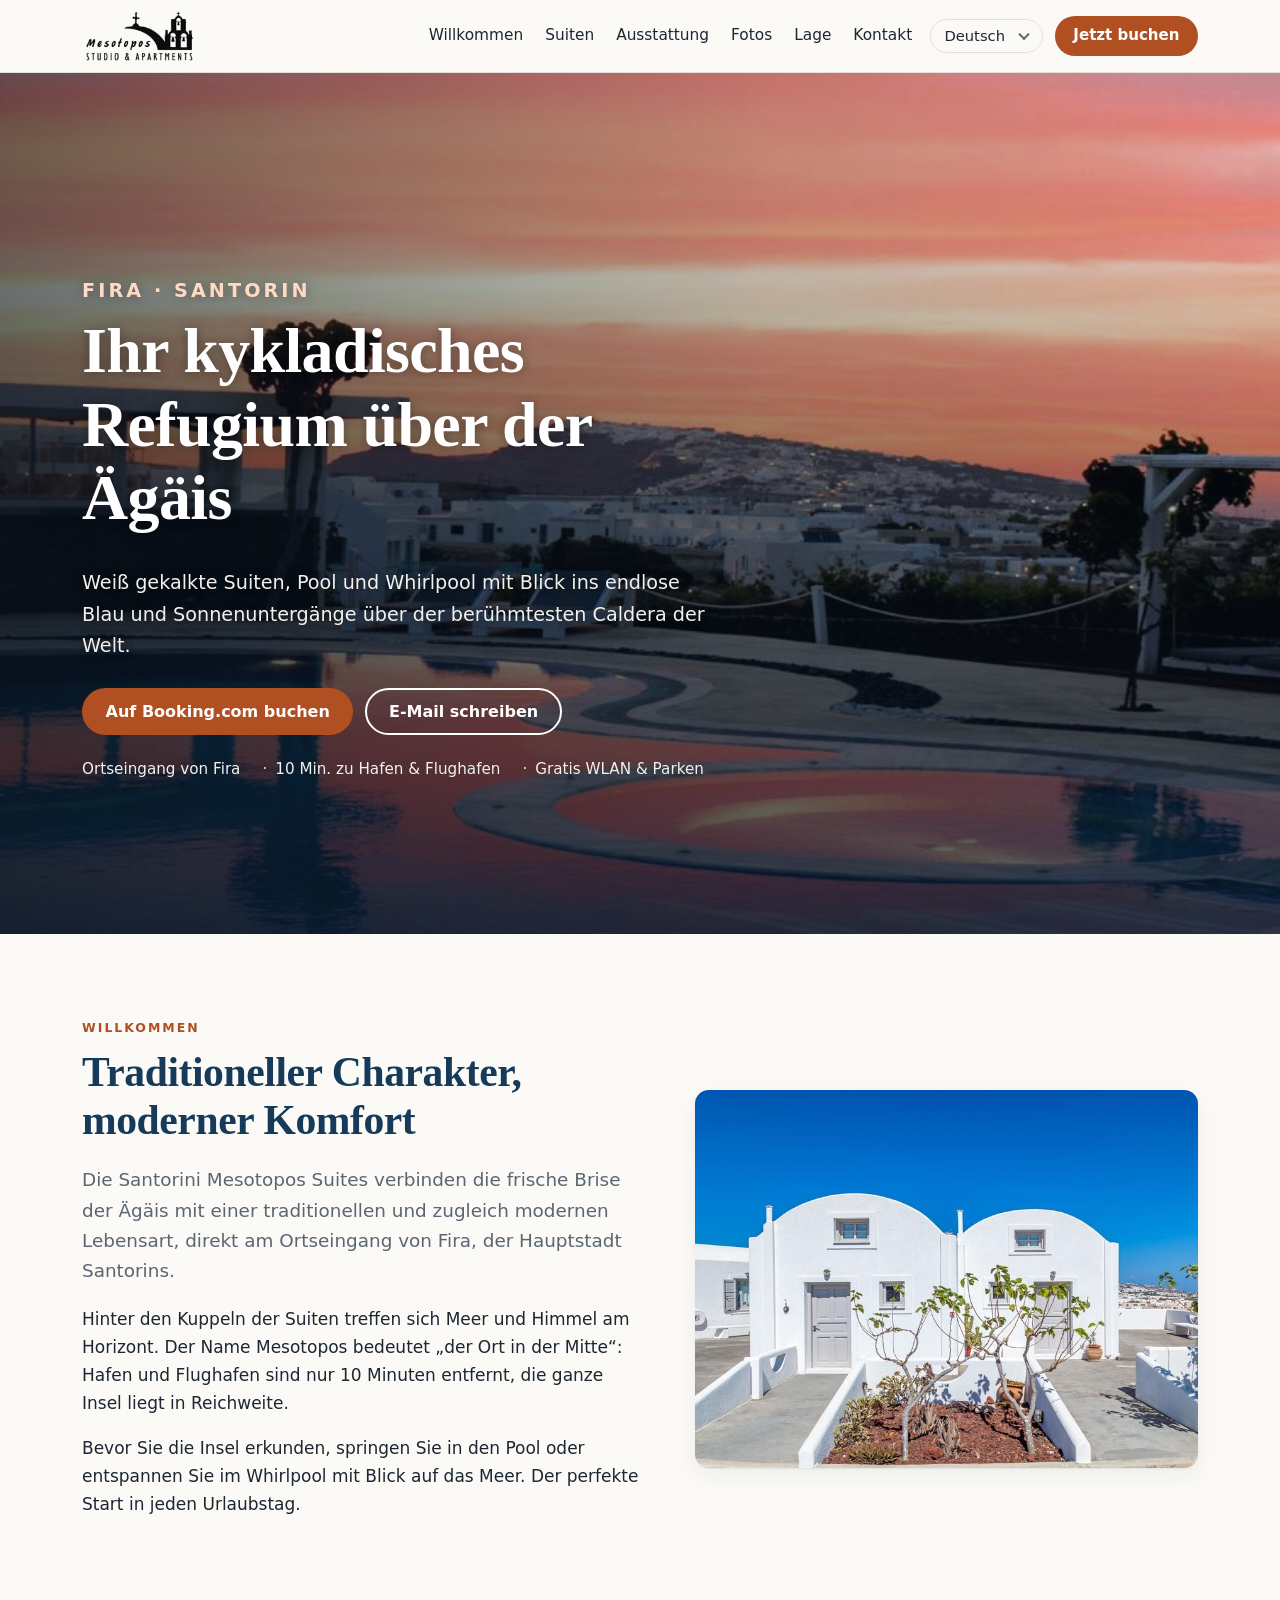
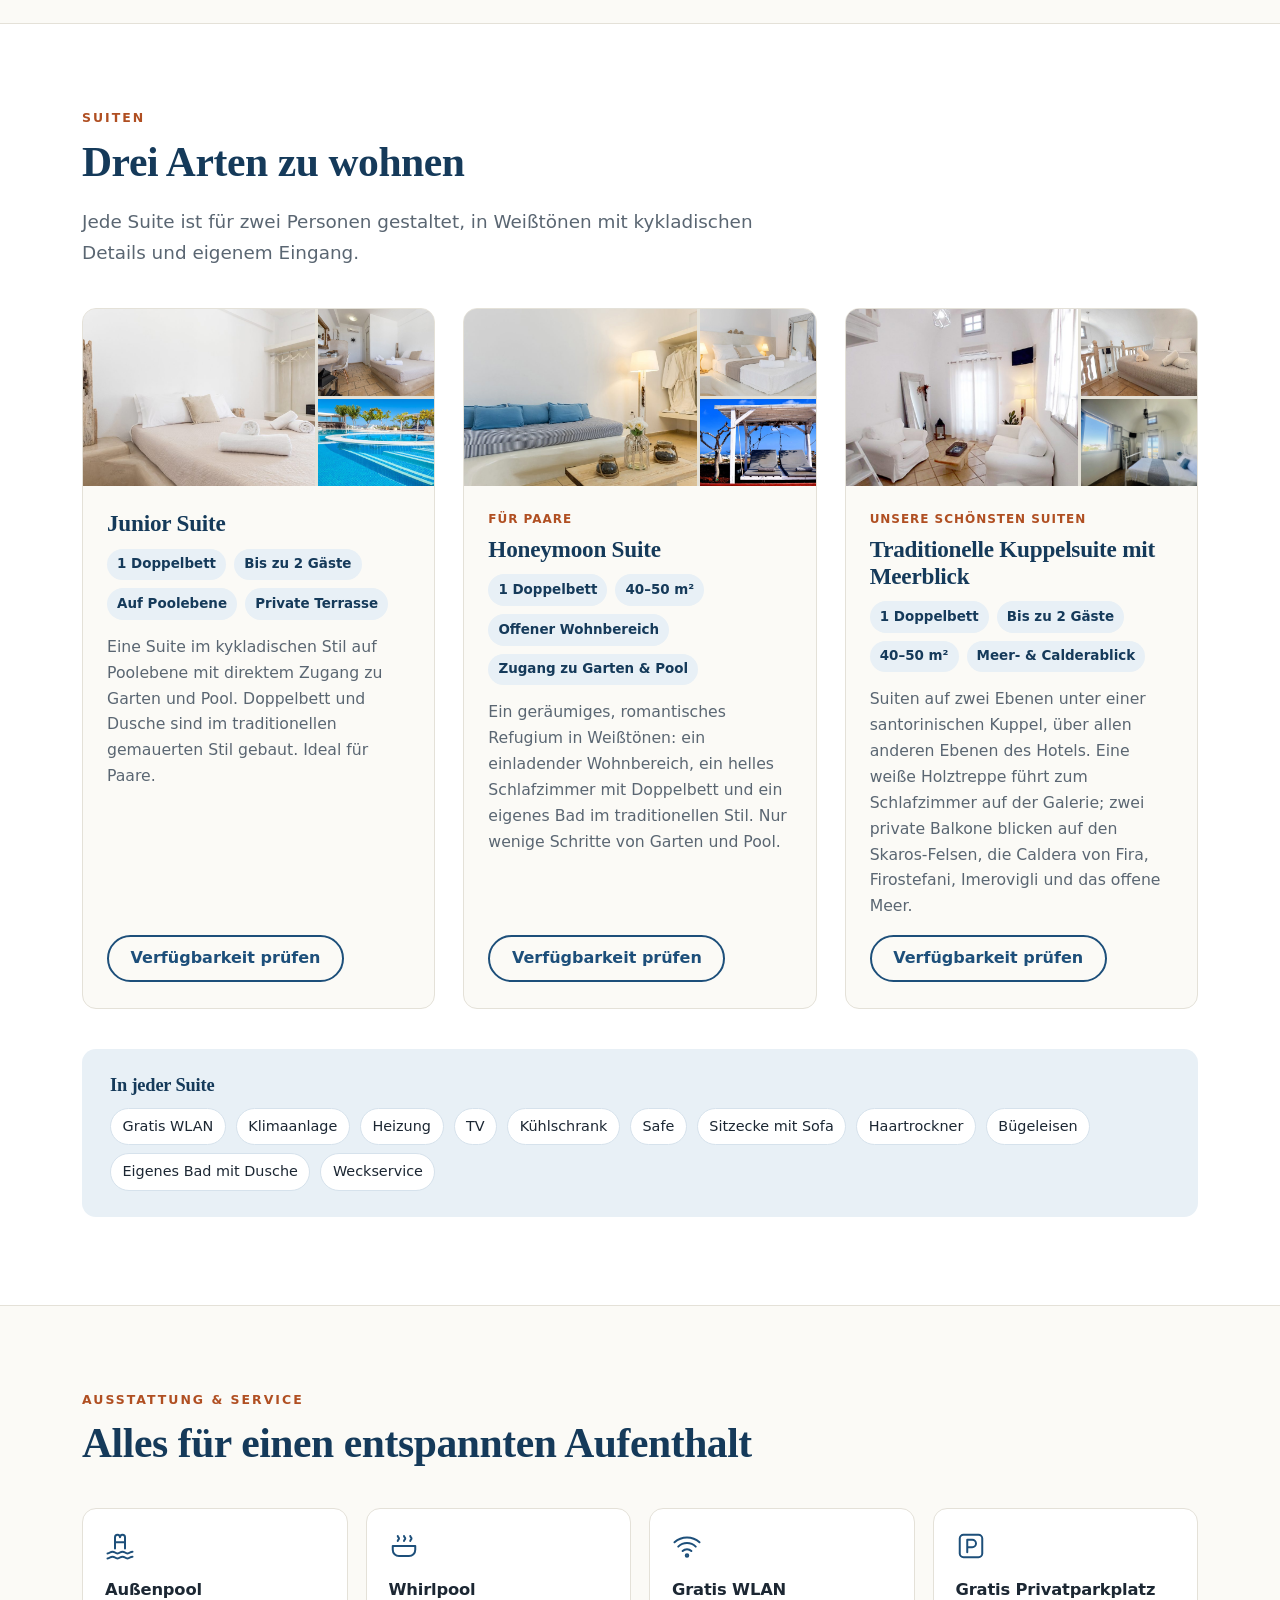
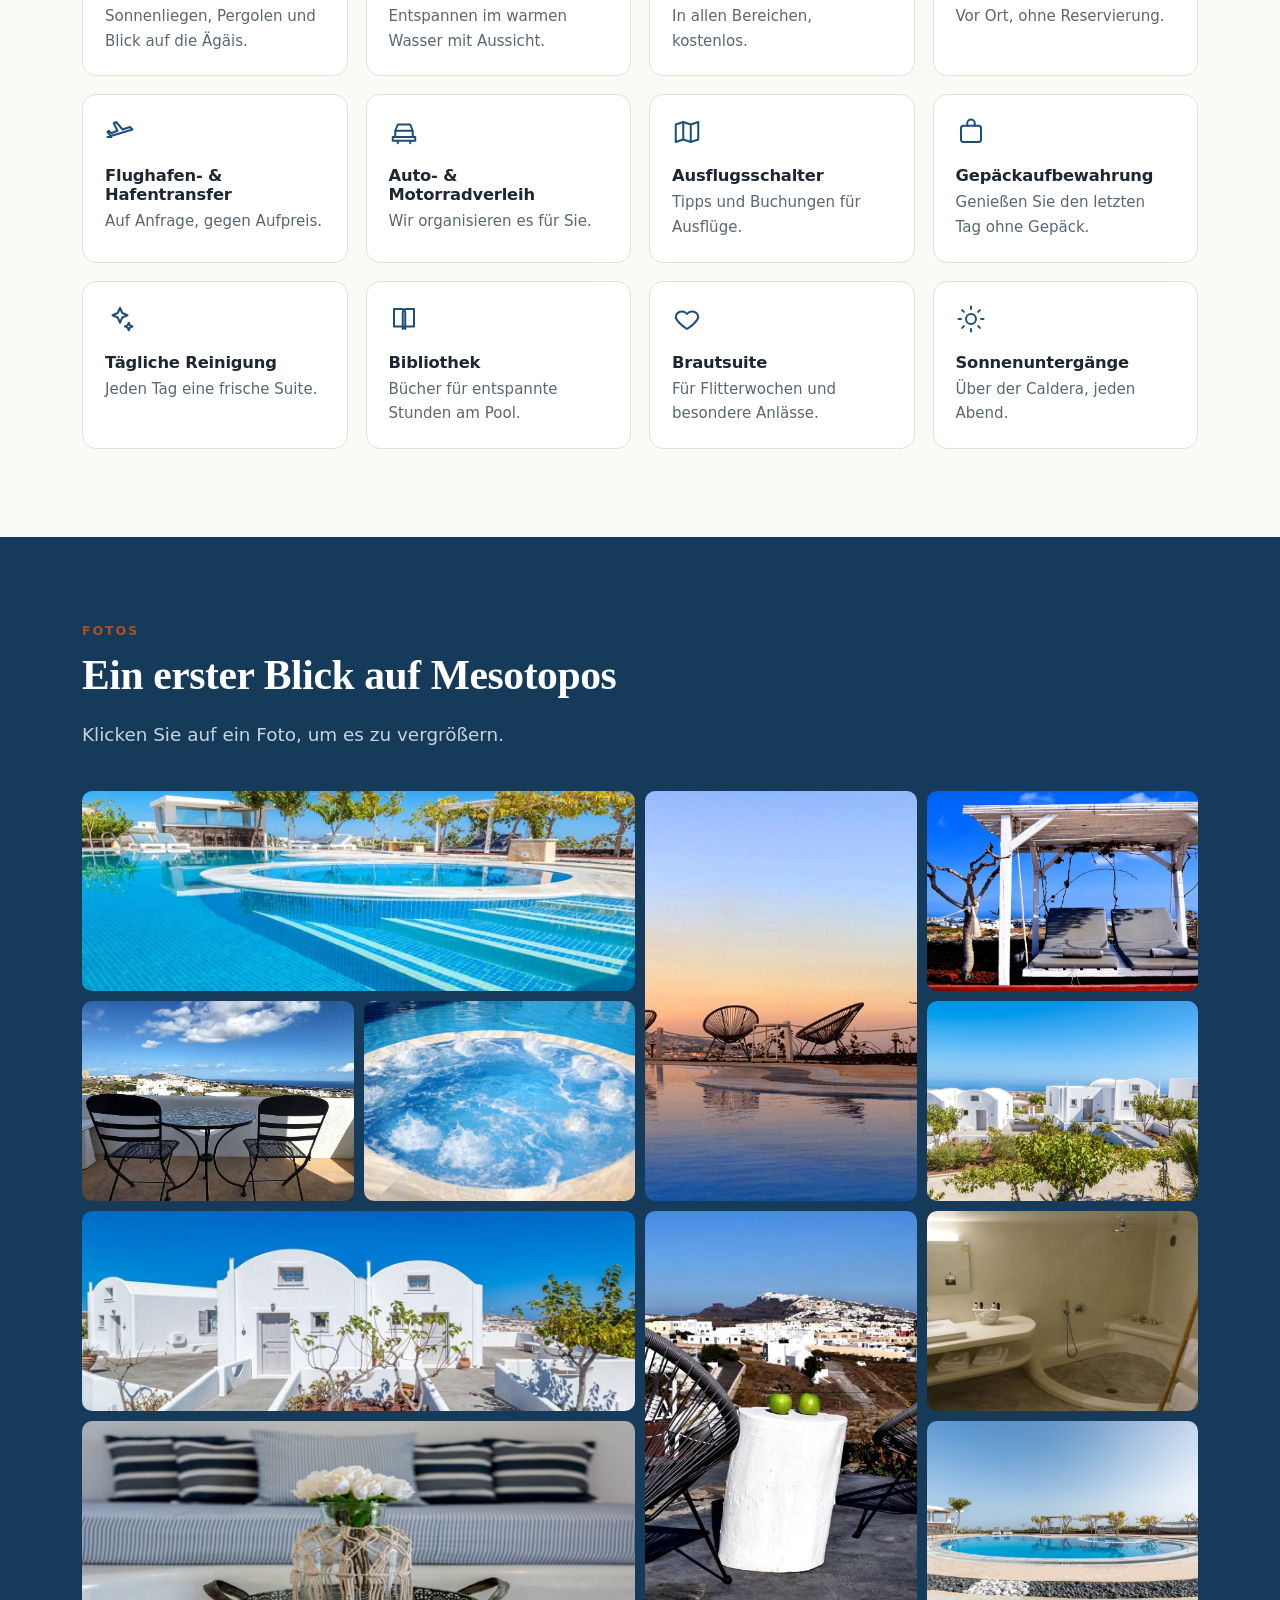
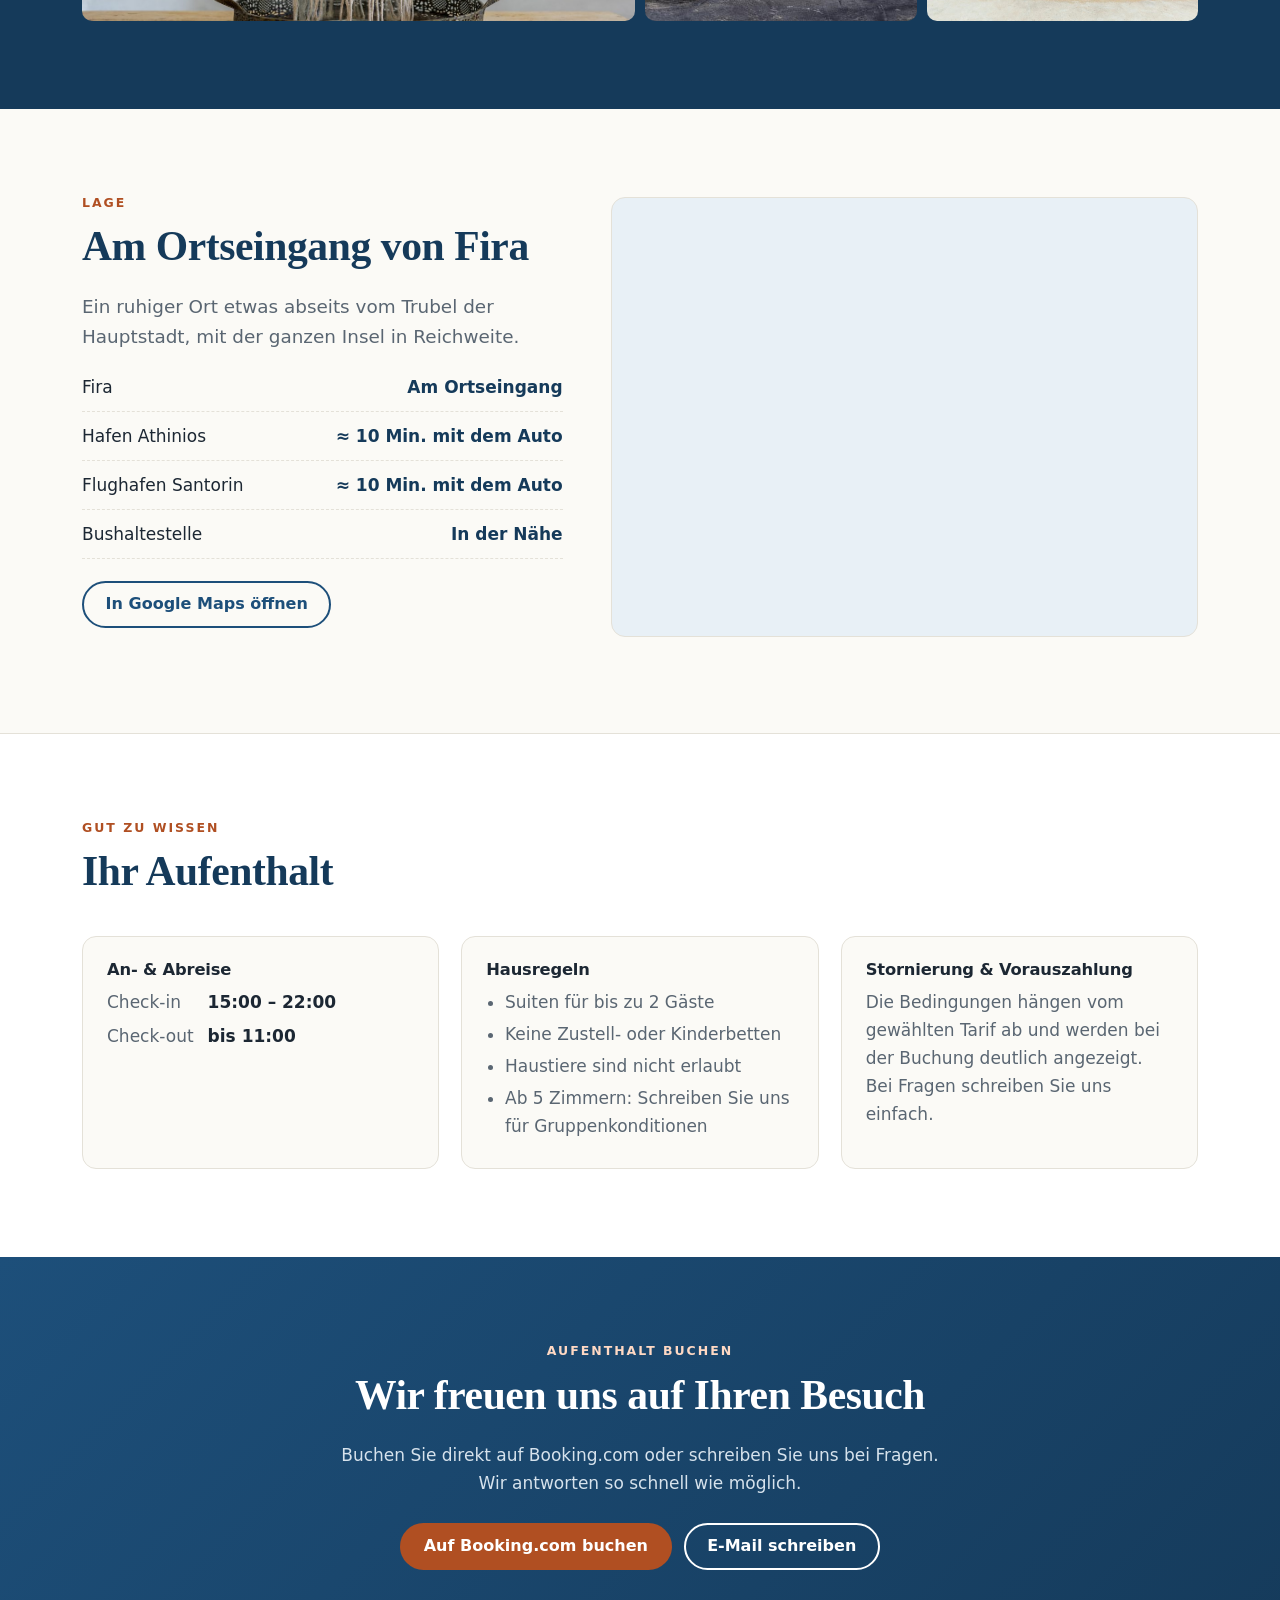
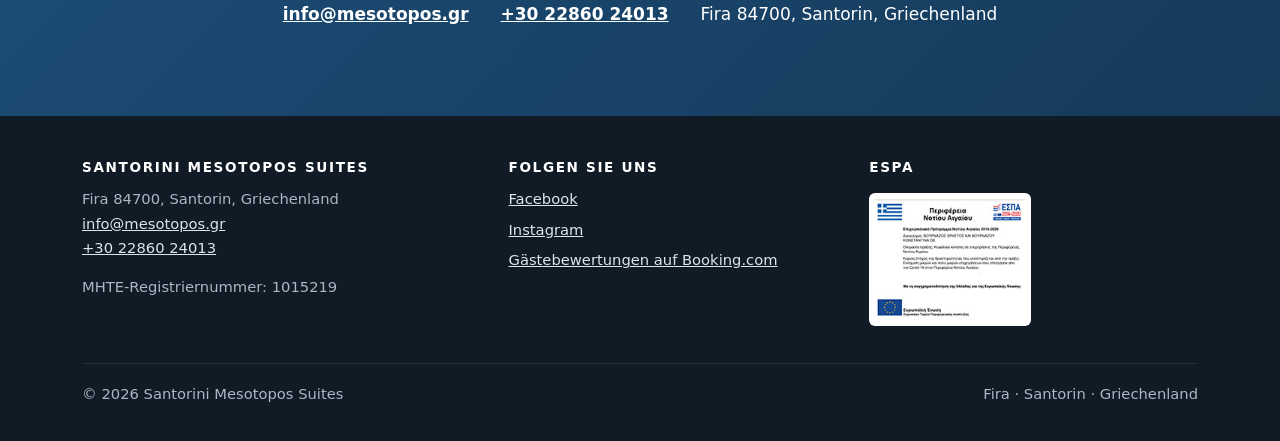
==== de/index.html @ 5fdc4798 "New static site for Santorini Mesotopos Suites (preview) Co-Authored-By: Claude Opus 5.5 <noreply@an" ====
<!doctype html>
<html lang="de">
<head>
<meta charset="utf-8">
<meta name="viewport" content="width=device-width,initial-scale=1">
<meta name="robots" content="noindex,nofollow">
<title>Santorini Mesotopos Suites · Suiten mit Caldera-Blick in Fira</title>
<meta name="description" content="Boutique-Suiten am Ortseingang von Fira, Santorin: Pool und Whirlpool, Blick auf die Ägäis und die Caldera, traditionelle Kuppelsuiten. 10 Minuten zum Hafen und zum Flughafen.">
<link rel="canonical" href="https://santorinimesotopossuites.com/de/">
<link rel="alternate" hreflang="en" href="https://santorinimesotopossuites.com/">
<link rel="alternate" hreflang="el" href="https://santorinimesotopossuites.com/el/">
<link rel="alternate" hreflang="fr" href="https://santorinimesotopossuites.com/fr/">
<link rel="alternate" hreflang="de" href="https://santorinimesotopossuites.com/de/">
<link rel="alternate" hreflang="it" href="https://santorinimesotopossuites.com/it/">
<link rel="alternate" hreflang="x-default" href="https://santorinimesotopossuites.com/">
<meta property="og:type" content="website">
<meta property="og:title" content="Santorini Mesotopos Suites · Suiten mit Caldera-Blick in Fira">
<meta property="og:description" content="Boutique-Suiten am Ortseingang von Fira, Santorin: Pool und Whirlpool, Blick auf die Ägäis und die Caldera, traditionelle Kuppelsuiten. 10 Minuten zum Hafen und zum Flughafen.">
<meta property="og:image" content="https://santorinimesotopossuites.com/images/hero-sunset-pool.jpg">
<meta property="og:url" content="https://santorinimesotopossuites.com/de/">
<meta name="theme-color" content="#153a5a">
<link rel="icon" href="../images/favicon.png">
<link rel="stylesheet" href="../assets/style.css">
<script type="application/ld+json">{"@context": "https://schema.org", "@type": "Hotel", "name": "Santorini Mesotopos Suites", "url": "https://santorinimesotopossuites.com/de/", "email": "info@mesotopos.gr", "telephone": "+302286024013", "image": "https://santorinimesotopossuites.com/images/hero-sunset-pool.jpg", "address": {"@type": "PostalAddress", "addressLocality": "Fira", "postalCode": "84700", "addressRegion": "Santorini", "addressCountry": "GR"}, "checkinTime": "15:00", "checkoutTime": "11:00", "petsAllowed": false, "amenityFeature": [{"@type": "LocationFeatureSpecification", "name": "Outdoor pool", "value": true}, {"@type": "LocationFeatureSpecification", "name": "Jacuzzi", "value": true}, {"@type": "LocationFeatureSpecification", "name": "Free Wi-Fi", "value": true}, {"@type": "LocationFeatureSpecification", "name": "Free parking", "value": true}], "sameAs": ["https://www.facebook.com/Santorini.Mesotopos"]}</script>
</head>
<body>
<a class="skip" href="#main">Zum Inhalt springen</a>
<header class="site-header">
  <div class="wrap">
    <a class="brand" href="../index.html" aria-label="Santorini Mesotopos Suites"><img src="../images/logo.png" alt="Santorini Mesotopos" width="168" height="80"></a>
    <nav class="nav" aria-label="Hauptmenü"><a href="#about">Willkommen</a><a href="#rooms">Suiten</a><a href="#facilities">Ausstattung</a><a href="#gallery">Fotos</a><a href="#location">Lage</a><a href="#contact">Kontakt</a></nav>
    <div class="header-actions">
      <label class="lang"><span class="sr-only">Sprache</span>
        <select id="lang-switch" aria-label="Sprache"><option value="../index.html" lang="en">English</option><option value="../el/index.html" lang="el">Ελληνικά</option><option value="../fr/index.html" lang="fr">Français</option><option value="../de/index.html" selected lang="de">Deutsch</option><option value="../it/index.html" lang="it">Italiano</option></select>
      </label>
      <a class="btn btn-primary" href="https://www.booking.com/hotel/gr/mesotopos.html?lang=de" target="_blank" rel="noopener">Jetzt buchen</a>
    </div>
  </div>
</header>

<main id="main">
  <section class="hero" aria-labelledby="hero-title">
    <img src="../images/hero-sunset-pool.jpg" alt="Der Pool der Santorini Mesotopos Suites bei Sonnenuntergang" width="1224" height="600" fetchpriority="high">
    <div class="wrap">
      <p class="eyebrow">Fira · Santorin</p>
      <h1 id="hero-title">Ihr kykladisches Refugium über der Ägäis</h1>
      <p>Weiß gekalkte Suiten, Pool und Whirlpool mit Blick ins endlose Blau und Sonnenuntergänge über der berühmtesten Caldera der Welt.</p>
      <div class="cta">
        <a class="btn btn-primary" href="https://www.booking.com/hotel/gr/mesotopos.html?lang=de" target="_blank" rel="noopener">Auf Booking.com buchen</a>
        <a class="btn btn-light" href="mailto:info@mesotopos.gr?subject=Buchungsanfrage – Santorini Mesotopos Suites">E-Mail schreiben</a>
      </div>
      <ul class="facts"><li>Ortseingang von Fira</li><li>10 Min. zu Hafen &amp; Flughafen</li><li>Gratis WLAN &amp; Parken</li></ul>
    </div>
  </section>

  <section id="about" aria-labelledby="about-title">
    <div class="wrap about">
      <div>
        <p class="eyebrow">Willkommen</p>
        <h2 id="about-title">Traditioneller Charakter, moderner Komfort</h2>
        <p class="lede">Die Santorini Mesotopos Suites verbinden die frische Brise der Ägäis mit einer traditionellen und zugleich modernen Lebensart, direkt am Ortseingang von Fira, der Hauptstadt Santorins.</p><p>Hinter den Kuppeln der Suiten treffen sich Meer und Himmel am Horizont. Der Name Mesotopos bedeutet „der Ort in der Mitte“: Hafen und Flughafen sind nur 10 Minuten entfernt, die ganze Insel liegt in Reichweite.</p><p>Bevor Sie die Insel erkunden, springen Sie in den Pool oder entspannen Sie im Whirlpool mit Blick auf das Meer. Der perfekte Start in jeden Urlaubstag.</p>
      </div>
      <img src="../images/suites-exterior.jpg" alt="Die weißen kykladischen Suiten von Mesotopos mit dem Meer im Hintergrund" loading="lazy" width="1224" height="600">
    </div>
  </section>

  <section id="rooms" class="rooms" aria-labelledby="rooms-title">
    <div class="wrap">
      <div class="section-head">
        <p class="eyebrow">Suiten</p>
        <h2 id="rooms-title">Drei Arten zu wohnen</h2>
        <p class="lede">Jede Suite ist für zwei Personen gestaltet, in Weißtönen mit kykladischen Details und eigenem Eingang.</p>
      </div>
      <div class="room-list">
      <article class="room" id="room-junior">
        <div class="room-photos"><img src="../images/junior-suite.jpg" alt="Schlafzimmer der Junior Suite" loading="lazy" width="1000" height="665"><img src="../images/junior-suite-2.jpg" alt="Junior Suite mit Sitzecke" loading="lazy" width="1000" height="665"><img src="../images/pool.jpg" alt="Der Pool neben den Junior Suiten" loading="lazy" width="1000" height="665"></div>
        <div class="room-body">
          
          <h3>Junior Suite</h3>
          <ul class="room-meta"><li>1 Doppelbett</li><li>Bis zu 2 Gäste</li><li>Auf Poolebene</li><li>Private Terrasse</li></ul>
          <p>Eine Suite im kykladischen Stil auf Poolebene mit direktem Zugang zu Garten und Pool. Doppelbett und Dusche sind im traditionellen gemauerten Stil gebaut. Ideal für Paare.</p>
          <a class="btn btn-ghost" href="https://www.booking.com/hotel/gr/mesotopos.html?lang=de" target="_blank" rel="noopener">Verfügbarkeit prüfen</a>
        </div>
      </article>
      <article class="room" id="room-honeymoon">
        <div class="room-photos"><img src="../images/honeymoon-suite.jpg" alt="Wohnbereich der Honeymoon Suite" loading="lazy" width="1000" height="665"><img src="../images/honeymoon-suite-2.jpg" alt="Schlafzimmer der Honeymoon Suite" loading="lazy" width="1000" height="665"><img src="../images/pergola.jpg" alt="Schattige Pergola am Pool" loading="lazy" width="1000" height="665"></div>
        <div class="room-body">
          <span class="badge">Für Paare</span>
          <h3>Honeymoon Suite</h3>
          <ul class="room-meta"><li>1 Doppelbett</li><li>40–50 m²</li><li>Offener Wohnbereich</li><li>Zugang zu Garten &amp; Pool</li></ul>
          <p>Ein geräumiges, romantisches Refugium in Weißtönen: ein einladender Wohnbereich, ein helles Schlafzimmer mit Doppelbett und ein eigenes Bad im traditionellen Stil. Nur wenige Schritte von Garten und Pool.</p>
          <a class="btn btn-ghost" href="https://www.booking.com/hotel/gr/mesotopos.html?lang=de" target="_blank" rel="noopener">Verfügbarkeit prüfen</a>
        </div>
      </article>
      <article class="room" id="room-dome">
        <div class="room-photos"><img src="../images/dome-suite.jpg" alt="Wohnraum der Kuppelsuite" loading="lazy" width="1000" height="665"><img src="../images/dome-suite-loft.jpg" alt="Schlafgalerie der Kuppelsuite" loading="lazy" width="1000" height="665"><img src="../images/dome-suite-view.jpg" alt="Meerblick aus dem Fenster der Suite" loading="lazy" width="1000" height="665"></div>
        <div class="room-body">
          <span class="badge">Unsere schönsten Suiten</span>
          <h3>Traditionelle Kuppelsuite mit Meerblick</h3>
          <ul class="room-meta"><li>1 Doppelbett</li><li>Bis zu 2 Gäste</li><li>40–50 m²</li><li>Meer- &amp; Calderablick</li></ul>
          <p>Suiten auf zwei Ebenen unter einer santorinischen Kuppel, über allen anderen Ebenen des Hotels. Eine weiße Holztreppe führt zum Schlafzimmer auf der Galerie; zwei private Balkone blicken auf den Skaros-Felsen, die Caldera von Fira, Firostefani, Imerovigli und das offene Meer.</p>
          <a class="btn btn-ghost" href="https://www.booking.com/hotel/gr/mesotopos.html?lang=de" target="_blank" rel="noopener">Verfügbarkeit prüfen</a>
        </div>
      </article>
      </div>
      <div class="in-room">
        <h3>In jeder Suite</h3>
        <ul class="chips"><li>Gratis WLAN</li><li>Klimaanlage</li><li>Heizung</li><li>TV</li><li>Kühlschrank</li><li>Safe</li><li>Sitzecke mit Sofa</li><li>Haartrockner</li><li>Bügeleisen</li><li>Eigenes Bad mit Dusche</li><li>Weckservice</li></ul>
      </div>
    </div>
  </section>

  <section id="facilities" aria-labelledby="fac-title">
    <div class="wrap">
      <div class="section-head">
        <p class="eyebrow">Ausstattung &amp; Service</p>
        <h2 id="fac-title">Alles für einen entspannten Aufenthalt</h2>
      </div>
      <div class="fac-grid"><div class="fac"><svg viewBox="0 0 24 24" fill="none" stroke="currentColor" stroke-width="1.6" stroke-linecap="round" stroke-linejoin="round" aria-hidden="true"><path d="M2 18c2 0 2-1.5 4-1.5S8 18 10 18s2-1.5 4-1.5 2 1.5 4 1.5 2-1.5 4-1.5M2 22c2 0 2-1.5 4-1.5S8 22 10 22s2-1.5 4-1.5 2 1.5 4 1.5 2-1.5 4-1.5M8 14V5a2 2 0 0 1 4 0M16 14V5a2 2 0 0 0-4 0M8 9h8"/></svg><h3>Außenpool</h3><p>Sonnenliegen, Pergolen und Blick auf die Ägäis.</p></div><div class="fac"><svg viewBox="0 0 24 24" fill="none" stroke="currentColor" stroke-width="1.6" stroke-linecap="round" stroke-linejoin="round" aria-hidden="true"><path d="M3 12h18v3a5 5 0 0 1-5 5H8a5 5 0 0 1-5-5zM7 8c0-1 1-1 1-2s-1-1-1-2M12 8c0-1 1-1 1-2s-1-1-1-2M17 8c0-1 1-1 1-2s-1-1-1-2"/></svg><h3>Whirlpool</h3><p>Entspannen im warmen Wasser mit Aussicht.</p></div><div class="fac"><svg viewBox="0 0 24 24" fill="none" stroke="currentColor" stroke-width="1.6" stroke-linecap="round" stroke-linejoin="round" aria-hidden="true"><path d="M2 9a15 15 0 0 1 20 0M5 12.5a10 10 0 0 1 14 0M8.5 16a5 5 0 0 1 7 0"/><circle cx="12" cy="19.5" r="1"/></svg><h3>Gratis WLAN</h3><p>In allen Bereichen, kostenlos.</p></div><div class="fac"><svg viewBox="0 0 24 24" fill="none" stroke="currentColor" stroke-width="1.6" stroke-linecap="round" stroke-linejoin="round" aria-hidden="true"><rect x="3" y="3" width="18" height="18" rx="3"/><path d="M9 17V7h4a3 3 0 0 1 0 6H9"/></svg><h3>Gratis Privatparkplatz</h3><p>Vor Ort, ohne Reservierung.</p></div><div class="fac"><svg viewBox="0 0 24 24" fill="none" stroke="currentColor" stroke-width="1.6" stroke-linecap="round" stroke-linejoin="round" aria-hidden="true"><path d="M2 16l20-6-2-2-6 2-5-6-2 1 3 6-5 2-2-2-1 1 3 4z"/></svg><h3>Flughafen- &amp; Hafentransfer</h3><p>Auf Anfrage, gegen Aufpreis.</p></div><div class="fac"><svg viewBox="0 0 24 24" fill="none" stroke="currentColor" stroke-width="1.6" stroke-linecap="round" stroke-linejoin="round" aria-hidden="true"><path d="M5 16V11l2-5h10l2 5v5M3 16h18v3H3zM7 19v2M17 19v2M5 11h14"/></svg><h3>Auto- &amp; Motorradverleih</h3><p>Wir organisieren es für Sie.</p></div><div class="fac"><svg viewBox="0 0 24 24" fill="none" stroke="currentColor" stroke-width="1.6" stroke-linecap="round" stroke-linejoin="round" aria-hidden="true"><path d="M9 4 3 6v14l6-2 6 2 6-2V4l-6 2-6-2zM9 4v14M15 6v14"/></svg><h3>Ausflugsschalter</h3><p>Tipps und Buchungen für Ausflüge.</p></div><div class="fac"><svg viewBox="0 0 24 24" fill="none" stroke="currentColor" stroke-width="1.6" stroke-linecap="round" stroke-linejoin="round" aria-hidden="true"><rect x="4" y="7" width="16" height="13" rx="2"/><path d="M9 7V5a3 3 0 0 1 6 0v2"/></svg><h3>Gepäckaufbewahrung</h3><p>Genießen Sie den letzten Tag ohne Gepäck.</p></div><div class="fac"><svg viewBox="0 0 24 24" fill="none" stroke="currentColor" stroke-width="1.6" stroke-linecap="round" stroke-linejoin="round" aria-hidden="true"><path d="M12 3l1.8 4.2L18 9l-4.2 1.8L12 15l-1.8-4.2L6 9l4.2-1.8zM19 15l.9 2.1L22 18l-2.1.9L19 21l-.9-2.1L16 18l2.1-.9z"/></svg><h3>Tägliche Reinigung</h3><p>Jeden Tag eine frische Suite.</p></div><div class="fac"><svg viewBox="0 0 24 24" fill="none" stroke="currentColor" stroke-width="1.6" stroke-linecap="round" stroke-linejoin="round" aria-hidden="true"><path d="M4 4h6a3 3 0 0 1 3 3v13a2 2 0 0 0-2-2H4zM20 4h-6a3 3 0 0 0-3 3v13a2 2 0 0 1 2-2h7z"/></svg><h3>Bibliothek</h3><p>Bücher für entspannte Stunden am Pool.</p></div><div class="fac"><svg viewBox="0 0 24 24" fill="none" stroke="currentColor" stroke-width="1.6" stroke-linecap="round" stroke-linejoin="round" aria-hidden="true"><path d="M12 20s-7-4.5-9-9a5 5 0 0 1 9-3 5 5 0 0 1 9 3c-2 4.5-9 9-9 9z"/></svg><h3>Brautsuite</h3><p>Für Flitterwochen und besondere Anlässe.</p></div><div class="fac"><svg viewBox="0 0 24 24" fill="none" stroke="currentColor" stroke-width="1.6" stroke-linecap="round" stroke-linejoin="round" aria-hidden="true"><circle cx="12" cy="12" r="4"/><path d="M12 2v2M12 20v2M2 12h2M20 12h2M4.9 4.9l1.4 1.4M17.7 17.7l1.4 1.4M4.9 19.1l1.4-1.4M17.7 6.3l1.4-1.4"/></svg><h3>Sonnenuntergänge</h3><p>Über der Caldera, jeden Abend.</p></div></div>
    </div>
  </section>

  <section id="gallery" class="gallery" aria-labelledby="gal-title">
    <div class="wrap">
      <div class="section-head">
        <p class="eyebrow">Fotos</p>
        <h2 id="gal-title">Ein erster Blick auf Mesotopos</h2>
        <p class="lede">Klicken Sie auf ein Foto, um es zu vergrößern.</p>
      </div>
      <div class="gal"><a class="wide" href="../images/pool.jpg" data-caption="Der Pool mit Sonnenliegen"><img src="../images/pool.jpg" alt="Der Pool mit Sonnenliegen" loading="lazy"></a><a class="tall" href="../images/sunset-terrace.jpg" data-caption="Sonnenuntergang über der Poolterrasse"><img src="../images/sunset-terrace.jpg" alt="Sonnenuntergang über der Poolterrasse" loading="lazy"></a><a class="" href="../images/pergola.jpg" data-caption="Liegen unter der Pergola am Pool"><img src="../images/pergola.jpg" alt="Liegen unter der Pergola am Pool" loading="lazy"></a><a class="" href="../images/balcony-view.jpg" data-caption="Balkon mit Blick zum Meer"><img src="../images/balcony-view.jpg" alt="Balkon mit Blick zum Meer" loading="lazy"></a><a class="wide" href="../images/suites-exterior.jpg" data-caption="Die kykladischen Suiten"><img src="../images/suites-exterior.jpg" alt="Die kykladischen Suiten" loading="lazy"></a><a class="" href="../images/jacuzzi.jpg" data-caption="Der Whirlpool"><img src="../images/jacuzzi.jpg" alt="Der Whirlpool" loading="lazy"></a><a class="" href="../images/village-view.jpg" data-caption="Blick über die Insel"><img src="../images/village-view.jpg" alt="Blick über die Insel" loading="lazy"></a><a class="tall" href="../images/terrace-chairs.jpg" data-caption="Terrassenstühle mit Blick auf Fira"><img src="../images/terrace-chairs.jpg" alt="Terrassenstühle mit Blick auf Fira" loading="lazy"></a><a class="wide" href="../images/living-detail.jpg" data-caption="Wohnbereich einer Suite"><img src="../images/living-detail.jpg" alt="Wohnbereich einer Suite" loading="lazy"></a><a class="" href="../images/bathroom.jpg" data-caption="Bad im traditionellen Stil"><img src="../images/bathroom.jpg" alt="Bad im traditionellen Stil" loading="lazy"></a><a class="" href="../images/pool-panorama.jpg" data-caption="Poolpanorama"><img src="../images/pool-panorama.jpg" alt="Poolpanorama" loading="lazy"></a></div>
    </div>
  </section>

  <section id="location" aria-labelledby="loc-title">
    <div class="wrap loc">
      <div>
        <p class="eyebrow">Lage</p>
        <h2 id="loc-title">Am Ortseingang von Fira</h2>
        <p class="lede">Ein ruhiger Ort etwas abseits vom Trubel der Hauptstadt, mit der ganzen Insel in Reichweite.</p>
        <ul class="dist"><li><span>Fira</span><span>Am Ortseingang</span></li><li><span>Hafen Athinios</span><span>≈ 10 Min. mit dem Auto</span></li><li><span>Flughafen Santorin</span><span>≈ 10 Min. mit dem Auto</span></li><li><span>Bushaltestelle</span><span>In der Nähe</span></li></ul>
        <p style="margin-top:22px"><a class="btn btn-ghost" href="https://www.google.com/maps/search/?api=1&query=Santorini+Mesotopos+Fira+Santorini" target="_blank" rel="noopener">In Google Maps öffnen</a></p>
      </div>
      <div class="map"><iframe title="Karte: Santorini Mesotopos Suites in Fira" src="https://maps.google.com/maps?q=Santorini%20Mesotopos%2C%20Fira%2C%20Santorini&z=14&output=embed" loading="lazy" referrerpolicy="no-referrer-when-downgrade"></iframe></div>
    </div>
  </section>

  <section id="info" class="stay" aria-labelledby="info-title">
    <div class="wrap">
      <div class="section-head">
        <p class="eyebrow">Gut zu wissen</p>
        <h2 id="info-title">Ihr Aufenthalt</h2>
      </div>
      <div class="info-grid">
        <div class="info">
          <h3>An- &amp; Abreise</h3>
          <dl><dt>Check-in</dt><dd>15:00 – 22:00</dd><dt>Check-out</dt><dd>bis 11:00</dd></dl>
        </div>
        <div class="info">
          <h3>Hausregeln</h3>
          <ul><li>Suiten für bis zu 2 Gäste</li><li>Keine Zustell- oder Kinderbetten</li><li>Haustiere sind nicht erlaubt</li><li>Ab 5 Zimmern: Schreiben Sie uns für Gruppenkonditionen</li></ul>
        </div>
        <div class="info">
          <h3>Stornierung &amp; Vorauszahlung</h3>
          <p style="color:var(--muted);margin:0">Die Bedingungen hängen vom gewählten Tarif ab und werden bei der Buchung deutlich angezeigt. Bei Fragen schreiben Sie uns einfach.</p>
        </div>
      </div>
    </div>
  </section>

  <section id="contact" class="contact" aria-labelledby="contact-title">
    <div class="wrap">
      <p class="eyebrow" style="color:#ffd9c4">Aufenthalt buchen</p>
      <h2 id="contact-title">Wir freuen uns auf Ihren Besuch</h2>
      <p>Buchen Sie direkt auf Booking.com oder schreiben Sie uns bei Fragen. Wir antworten so schnell wie möglich.</p>
      <div class="cta">
        <a class="btn btn-primary" href="https://www.booking.com/hotel/gr/mesotopos.html?lang=de" target="_blank" rel="noopener">Auf Booking.com buchen</a>
        <a class="btn btn-light" href="mailto:info@mesotopos.gr?subject=Buchungsanfrage – Santorini Mesotopos Suites">E-Mail schreiben</a>
      </div>
      <ul class="contact-lines">
        <li><a href="mailto:info@mesotopos.gr">info@mesotopos.gr</a></li>
        <li><a href="tel:+302286024013">+30 22860 24013</a></li>
        <li>Fira 84700, Santorin, Griechenland</li>
      </ul>
    </div>
  </section>
</main>

<footer class="site-footer">
  <div class="wrap">
    <div class="foot">
      <div>
        <h3>Santorini Mesotopos Suites</h3>
        <p>Fira 84700, Santorin, Griechenland<br><a href="mailto:info@mesotopos.gr">info@mesotopos.gr</a><br><a href="tel:+302286024013">+30 22860 24013</a></p>
        <p>MHTE-Registriernummer: 1015219</p>
      </div>
      <div>
        <h3>Folgen Sie uns</h3>
        <ul>
          <li><a href="https://www.facebook.com/Santorini.Mesotopos" target="_blank" rel="noopener">Facebook</a></li>
          <li><a href="https://www.instagram.com/explore/locations/118027471/santorini-mesotopos/" target="_blank" rel="noopener">Instagram</a></li>
          <li><a href="https://www.booking.com/hotel/gr/mesotopos.html?lang=de" target="_blank" rel="noopener">Gästebewertungen auf Booking.com</a></li>
        </ul>
      </div>
      <div>
        <h3>ESPA</h3>
        <a class="espa" href="../images/espa-plaque.pdf" target="_blank" rel="noopener"><img src="../images/espa-banner.jpg" alt="ESPA-Kofinanzierungsbanner (öffnet die Informationstafel)" width="200" height="161" loading="lazy"></a>
      </div>
    </div>
    <div class="copy"><span>© <span id="yr">2026</span> Santorini Mesotopos Suites</span><span>Fira · Santorin · Griechenland</span></div>
  </div>
</footer>

<div class="mbar">
  <a class="btn btn-primary" href="https://www.booking.com/hotel/gr/mesotopos.html?lang=de" target="_blank" rel="noopener">Jetzt buchen</a>
  <a class="btn btn-ghost" href="mailto:info@mesotopos.gr?subject=Buchungsanfrage – Santorini Mesotopos Suites">E-Mail</a>
</div>

<dialog class="lightbox" id="lb" aria-label="Ein erster Blick auf Mesotopos">
  <figure style="margin:0"><img id="lb-img" alt=""><figcaption id="lb-cap"></figcaption></figure>
  <button class="lb-close" id="lb-close" aria-label="Schließen">×</button>
  <button class="lb-nav lb-prev" id="lb-prev" aria-label="Vorheriges Foto">‹</button>
  <button class="lb-nav lb-next" id="lb-next" aria-label="Nächstes Foto">›</button>
</dialog>

<script>
document.getElementById('yr').textContent=new Date().getFullYear();
document.getElementById('lang-switch').addEventListener('change',function(){location.href=this.value||'./';});
(function(){
  var links=[].slice.call(document.querySelectorAll('.gal a')),lb=document.getElementById('lb'),im=document.getElementById('lb-img'),cap=document.getElementById('lb-cap'),i=0;
  if(!lb.showModal)return;
  function show(n){i=(n+links.length)%links.length;im.src=links[i].href;im.alt=links[i].dataset.caption;cap.textContent=links[i].dataset.caption;}
  links.forEach(function(a,n){a.addEventListener('click',function(ev){ev.preventDefault();show(n);lb.showModal();});});
  document.getElementById('lb-close').onclick=function(){lb.close();};
  document.getElementById('lb-prev').onclick=function(){show(i-1);};
  document.getElementById('lb-next').onclick=function(){show(i+1);};
  lb.addEventListener('click',function(ev){if(ev.target===lb)lb.close();});
  lb.addEventListener('keydown',function(ev){if(ev.key==='ArrowLeft')show(i-1);if(ev.key==='ArrowRight')show(i+1);});
})();
</script>
</body>
</html>
---- assets/style.css ----
/* Santorini Mesotopos Suites — static site styles */
:root{
  --lime:#fbfaf6;        /* whitewash background */
  --paper:#ffffff;
  --ink:#1c2733;         /* body text */
  --muted:#5a6672;
  --aegean:#1d4f7a;      /* primary blue */
  --aegean-dark:#153a5a;
  --sea:#e8f0f6;         /* pale blue panels */
  --sunset:#b04f22;      /* accent, AA on white */
  --sunset-dark:#8f3f1a;
  --line:#e4e1d8;
  --radius:14px;
  --shadow:0 1px 2px rgba(20,30,40,.06),0 8px 24px rgba(20,30,40,.06);
  --serif:"Iowan Old Style","Palatino Linotype",Palatino,"Book Antiqua",Georgia,serif;
  --sans:system-ui,-apple-system,"Segoe UI",Roboto,"Helvetica Neue",Arial,sans-serif;
  --wrap:1160px;
}
*{box-sizing:border-box}
html{scroll-behavior:smooth;scroll-padding-top:84px}
@media (prefers-reduced-motion:reduce){html{scroll-behavior:auto}*{transition:none!important}}
body{margin:0;background:var(--lime);color:var(--ink);font:17px/1.65 var(--sans);-webkit-font-smoothing:antialiased}
img{max-width:100%;display:block;height:auto}
a{color:var(--aegean)}
a:hover{color:var(--aegean-dark)}
:focus-visible{outline:3px solid var(--sunset);outline-offset:3px;border-radius:4px}
h1,h2,h3{font-family:var(--serif);font-weight:600;line-height:1.15;letter-spacing:-.01em;color:var(--aegean-dark);margin:0 0 .5em}
h1{font-size:clamp(2.2rem,5.5vw,4rem)}
h2{font-size:clamp(1.8rem,3.6vw,2.6rem)}
h3{font-size:1.45rem}
p{margin:0 0 1em}
.wrap{max-width:var(--wrap);margin:0 auto;padding:0 22px}
.eyebrow{font:600 .78rem/1 var(--sans);letter-spacing:.16em;text-transform:uppercase;color:var(--sunset);margin:0 0 14px}
.lede{font-size:1.15rem;color:var(--muted);max-width:62ch}
.skip{position:absolute;left:-999px;top:8px;background:var(--paper);padding:10px 14px;z-index:100;border-radius:8px}
.skip:focus{left:8px}
.sr-only{position:absolute!important;width:1px;height:1px;padding:0;margin:-1px;overflow:hidden;clip:rect(0,0,0,0);white-space:nowrap;border:0}

/* buttons */
.btn{display:inline-flex;align-items:center;gap:.5em;padding:.85em 1.35em;border-radius:999px;font:600 1rem/1 var(--sans);text-decoration:none;border:2px solid transparent;cursor:pointer;transition:background .15s,color .15s,border-color .15s}
.btn-primary{background:var(--sunset);color:#fff}
.btn-primary:hover{background:var(--sunset-dark);color:#fff}
.btn-ghost{border-color:currentColor;color:var(--aegean)}
.btn-ghost:hover{background:var(--aegean);border-color:var(--aegean);color:#fff}
.btn-light{border-color:#fff;color:#fff}
.btn-light:hover{background:#fff;color:var(--aegean-dark)}

/* header */
.site-header{position:sticky;top:0;z-index:50;background:rgba(251,250,246,.94);backdrop-filter:saturate(1.2) blur(8px);border-bottom:1px solid var(--line)}
.site-header .wrap{display:flex;align-items:center;gap:18px;min-height:72px}
.brand{display:flex;align-items:center;gap:10px;text-decoration:none;flex:0 0 auto}
.brand img{width:112px}
.nav{display:flex;gap:22px;margin-left:auto}
.nav a{color:var(--ink);text-decoration:none;font-weight:500;font-size:.96rem}
.nav a:hover{color:var(--aegean)}
.header-actions{display:flex;align-items:center;gap:12px}
.lang{position:relative}
.lang select{appearance:none;background:transparent;border:1px solid var(--line);border-radius:999px;padding:.5em 2em .5em .9em;font:500 .92rem var(--sans);color:var(--ink);cursor:pointer}
.lang::after{content:"";position:absolute;right:.9em;top:50%;width:6px;height:6px;border-right:2px solid var(--muted);border-bottom:2px solid var(--muted);transform:translateY(-70%) rotate(45deg);pointer-events:none}
.header-actions .btn{padding:.7em 1.1em;font-size:.94rem}
@media (max-width:900px){.nav{display:none}.header-actions{margin-left:auto}}
@media (max-width:420px){.brand img{width:92px}.header-actions .btn{padding:.65em .9em}}

/* hero */
.hero{position:relative;min-height:min(86vh,760px);display:flex;align-items:flex-end;color:#fff;overflow:hidden}
.hero img{position:absolute;inset:0;width:100%;height:100%;object-fit:cover}
.hero::after{content:"";position:absolute;inset:0;background:linear-gradient(90deg,rgba(10,20,32,.55) 0%,rgba(10,20,32,.15) 60%,rgba(10,20,32,0) 100%),linear-gradient(180deg,rgba(10,20,32,.1) 20%,rgba(10,20,32,.7) 100%)}
.hero h1,.hero p{text-shadow:0 1px 12px rgba(0,0,0,.35)}
.hero .wrap{position:relative;z-index:1;padding-top:120px;padding-bottom:64px;width:100%}
.hero h1{color:#fff;max-width:16ch}
.hero .eyebrow{color:#ffd9c4}
.hero p{font-size:1.2rem;max-width:52ch;color:#f3f1ec}
.hero .cta{display:flex;flex-wrap:wrap;gap:12px;margin-top:26px}
.facts{display:flex;flex-wrap:wrap;gap:10px 22px;margin:22px 0 0;padding:0;list-style:none;font-size:.95rem;color:#f3f1ec}
.facts li::before{content:"·";margin-right:8px;color:#ffd9c4}
.facts li:first-child::before{content:none}

/* sections */
section{padding:88px 0}
.section-head{max-width:720px;margin-bottom:40px}
.about{display:grid;grid-template-columns:1.05fr .95fr;gap:56px;align-items:center}
.about img{border-radius:var(--radius);box-shadow:var(--shadow);aspect-ratio:4/3;object-fit:cover;width:100%}
@media (max-width:860px){.about{grid-template-columns:1fr;gap:32px}section{padding:64px 0}}

/* rooms */
.rooms{background:var(--paper);border-block:1px solid var(--line)}
.room-list{display:grid;gap:28px;grid-template-columns:repeat(3,1fr)}
@media (max-width:1000px) and (min-width:681px){.room-list{grid-template-columns:1fr}.room{flex-direction:row}.room-photos{flex:0 0 46%}.room-body{flex:1}}
@media (max-width:680px){.room-list{grid-template-columns:1fr}}
.room{background:var(--lime);border:1px solid var(--line);border-radius:var(--radius);overflow:hidden;display:flex;flex-direction:column}
.room-photos{display:grid;grid-template-columns:2fr 1fr;gap:3px;background:var(--line)}
.room-photos img{width:100%;height:100%;object-fit:cover;aspect-ratio:4/3}
.room-photos img:first-child{grid-row:span 2;aspect-ratio:auto}
.room-photos img:nth-child(2),.room-photos img:nth-child(3){aspect-ratio:4/3}
.room-body{padding:24px 24px 26px;display:flex;flex-direction:column;flex:1}
.room-meta{display:flex;flex-wrap:wrap;gap:8px;margin:0 0 14px;padding:0;list-style:none}
.room-meta li{background:var(--sea);color:var(--aegean-dark);font-size:.84rem;font-weight:600;padding:.35em .75em;border-radius:999px}
.room-body p{color:var(--muted);font-size:.98rem}
.room-body .btn{margin-top:auto;align-self:flex-start}
.badge{display:inline-block;font-size:.75rem;font-weight:700;letter-spacing:.08em;text-transform:uppercase;color:var(--sunset);margin-bottom:6px}
.in-room{margin-top:40px;padding:26px 28px;border-radius:var(--radius);background:var(--sea)}
.in-room h3{font-size:1.15rem;margin-bottom:12px}
.chips{display:flex;flex-wrap:wrap;gap:8px 10px;margin:0;padding:0;list-style:none}
.chips li{background:#fff;border:1px solid #d6e2ec;padding:.4em .8em;border-radius:999px;font-size:.9rem}

/* facilities */
.fac-grid{display:grid;grid-template-columns:repeat(4,1fr);gap:18px}
@media (max-width:960px){.fac-grid{grid-template-columns:1fr 1fr}}
@media (max-width:520px){.fac-grid{grid-template-columns:1fr}}
.fac{background:var(--paper);border:1px solid var(--line);border-radius:var(--radius);padding:22px}
.fac svg{width:30px;height:30px;color:var(--aegean);margin-bottom:12px}
.fac h3{font-family:var(--sans);font-size:1.02rem;font-weight:650;color:var(--ink);margin:0 0 4px}
.fac p{margin:0;color:var(--muted);font-size:.94rem}

/* gallery */
.gallery{background:var(--aegean-dark);color:#e8eef4}
.gallery h2{color:#fff}
.gallery .lede{color:#c7d4e0}
.gal{display:grid;grid-template-columns:repeat(4,1fr);grid-auto-rows:200px;grid-auto-flow:dense;gap:10px}
.gal a{display:block;overflow:hidden;border-radius:10px;position:relative}
.gal img{width:100%;height:100%;object-fit:cover;transition:transform .5s}
.gal a:hover img{transform:scale(1.04)}
.gal .wide{grid-column:span 2}
.gal .tall{grid-row:span 2}
@media (max-width:860px){.gal{grid-template-columns:1fr 1fr;grid-auto-rows:160px}}
dialog.lightbox{border:0;padding:0;background:transparent;max-width:min(1200px,94vw);max-height:92vh}
dialog.lightbox::backdrop{background:rgba(8,14,22,.88)}
dialog.lightbox img{max-height:86vh;width:auto;margin:0 auto;border-radius:8px}
dialog.lightbox figcaption{color:#e8eef4;text-align:center;padding:10px;font-size:.95rem}
.lb-close{position:fixed;top:14px;right:14px;background:#fff;color:var(--ink);border:0;border-radius:999px;width:44px;height:44px;font-size:1.5rem;cursor:pointer}
.lb-nav{position:fixed;top:50%;transform:translateY(-50%);background:rgba(255,255,255,.92);border:0;border-radius:999px;width:46px;height:46px;font-size:1.4rem;cursor:pointer}
.lb-prev{left:14px}.lb-next{right:14px}

/* location */
.loc{display:grid;grid-template-columns:.9fr 1.1fr;gap:48px;align-items:start}
@media (max-width:860px){.loc{grid-template-columns:1fr;gap:28px}}
.dist{list-style:none;margin:20px 0 0;padding:0;display:grid;gap:10px}
.dist li{display:flex;justify-content:space-between;gap:16px;border-bottom:1px dashed var(--line);padding-bottom:10px}
.dist span:last-child{font-weight:600;color:var(--aegean-dark);white-space:nowrap}
.map{border-radius:var(--radius);overflow:hidden;border:1px solid var(--line);background:var(--sea);aspect-ratio:4/3}
.map iframe{width:100%;height:100%;border:0;display:block}

/* stay info */
.stay{background:var(--paper);border-top:1px solid var(--line)}
.info-grid{display:grid;grid-template-columns:repeat(3,1fr);gap:22px}
@media (max-width:860px){.info-grid{grid-template-columns:1fr}}
.info{border:1px solid var(--line);border-radius:var(--radius);padding:24px;background:var(--lime)}
.info h3{font-family:var(--sans);font-size:1.02rem;font-weight:650;color:var(--ink)}
.info dl{margin:0;display:grid;grid-template-columns:auto 1fr;gap:6px 14px}
.info dt{color:var(--muted)}
.info dd{margin:0;font-weight:600}
.info ul{margin:0;padding-left:1.1em;color:var(--muted)}
.info li{margin-bottom:4px}

/* contact band */
.contact{background:linear-gradient(135deg,var(--aegean) 0%,var(--aegean-dark) 100%);color:#fff;text-align:center}
.contact h2{color:#fff}
.contact p{color:#d6e2ec;max-width:56ch;margin-inline:auto}
.contact .cta{display:flex;flex-wrap:wrap;justify-content:center;gap:12px;margin:26px 0 30px}
.contact-lines{display:flex;flex-wrap:wrap;justify-content:center;gap:10px 32px;list-style:none;padding:0;margin:0}
.contact-lines a{color:#fff;font-weight:600}

/* footer */
.site-footer{background:#101b26;color:#aab7c4;font-size:.92rem;padding:44px 0 34px}
.foot{display:grid;grid-template-columns:1.2fr 1fr 1fr;gap:32px;align-items:start}
@media (max-width:860px){.foot{grid-template-columns:1fr}}
.site-footer a{color:#dbe5ee}
.site-footer h3{font-family:var(--sans);font-size:.85rem;letter-spacing:.12em;text-transform:uppercase;color:#fff;margin-bottom:12px}
.site-footer ul{list-style:none;margin:0;padding:0;display:grid;gap:6px}
.espa{display:inline-block;background:#fff;padding:6px;border-radius:6px;margin-top:6px}
.espa img{width:150px}
.copy{border-top:1px solid #23313f;margin-top:30px;padding-top:18px;display:flex;flex-wrap:wrap;justify-content:space-between;gap:10px}

/* mobile sticky book bar */
.mbar{display:none}
@media (max-width:680px){
  .mbar{display:flex;position:fixed;left:0;right:0;bottom:0;z-index:60;gap:8px;padding:10px 12px calc(10px + env(safe-area-inset-bottom));background:rgba(251,250,246,.97);border-top:1px solid var(--line)}
  .mbar .btn{flex:1;justify-content:center;padding:.8em}
  body{padding-bottom:72px}
  .header-actions .btn{display:none}
}
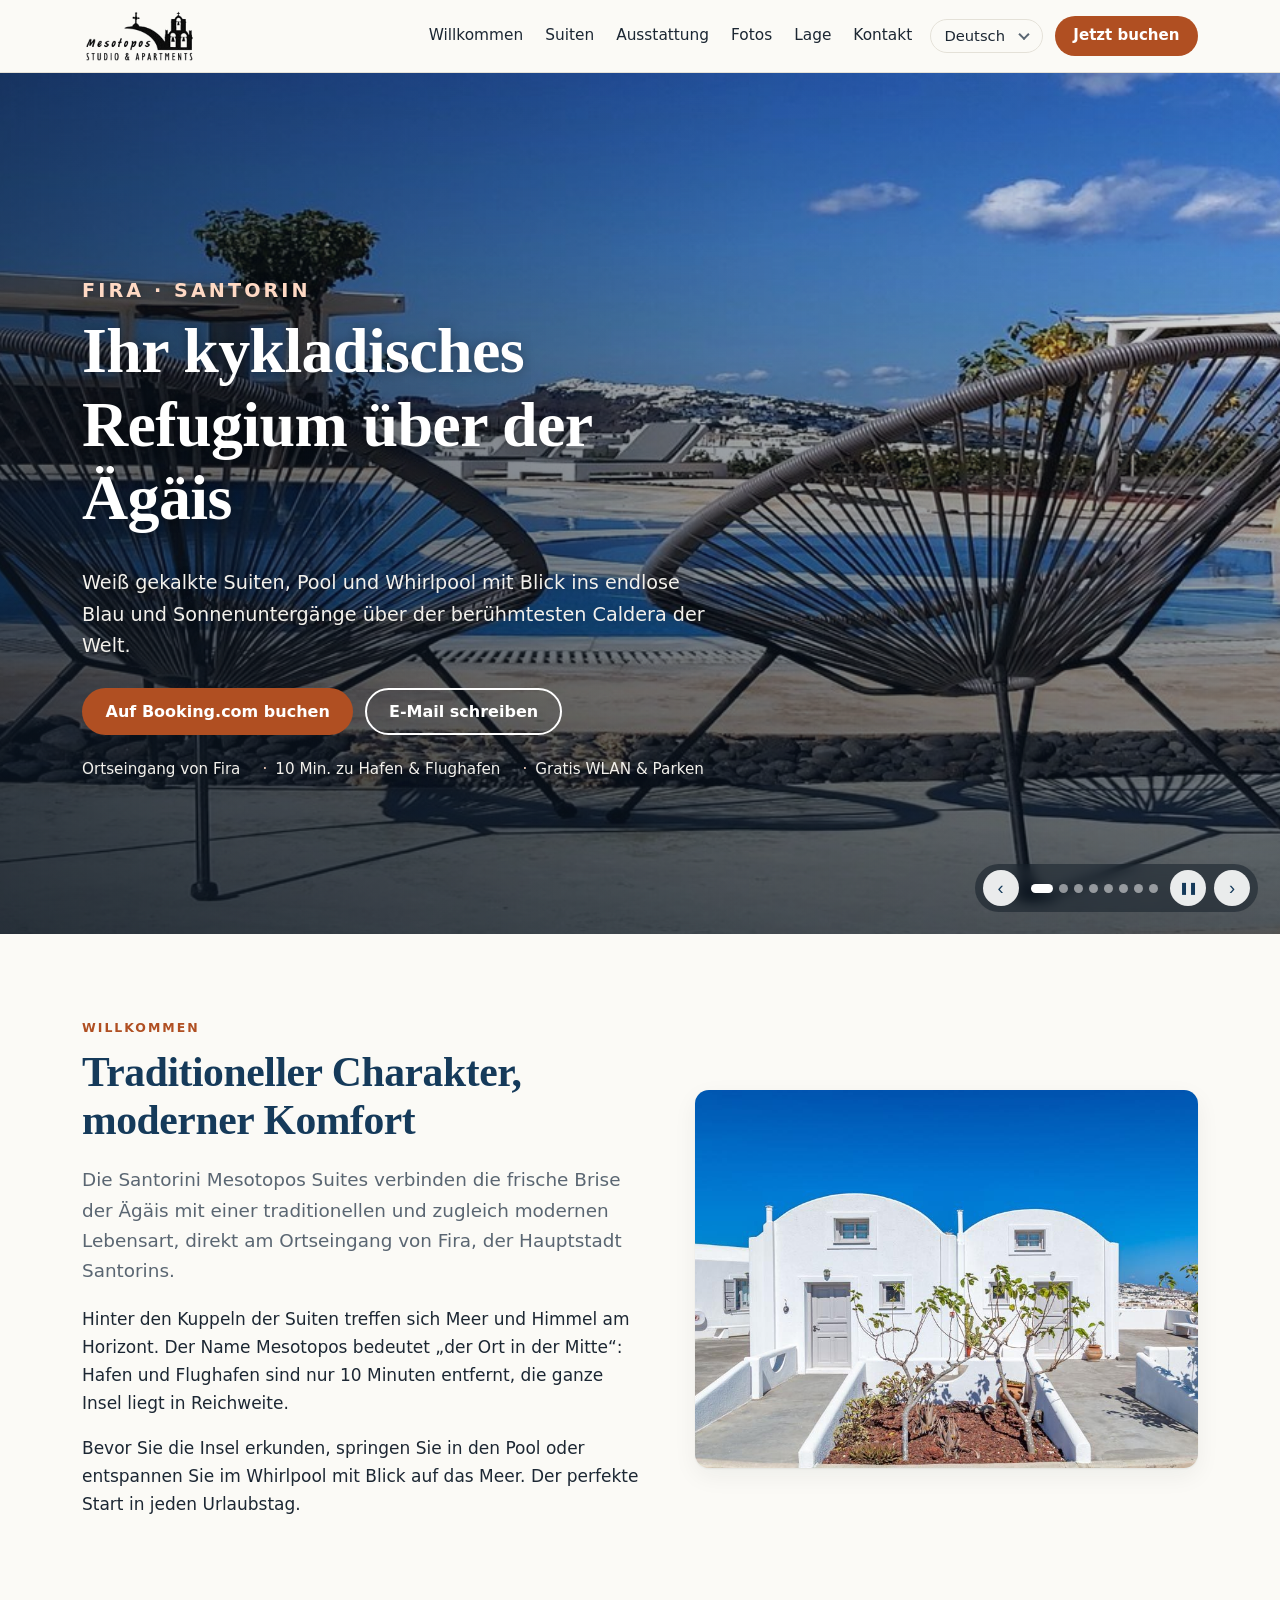
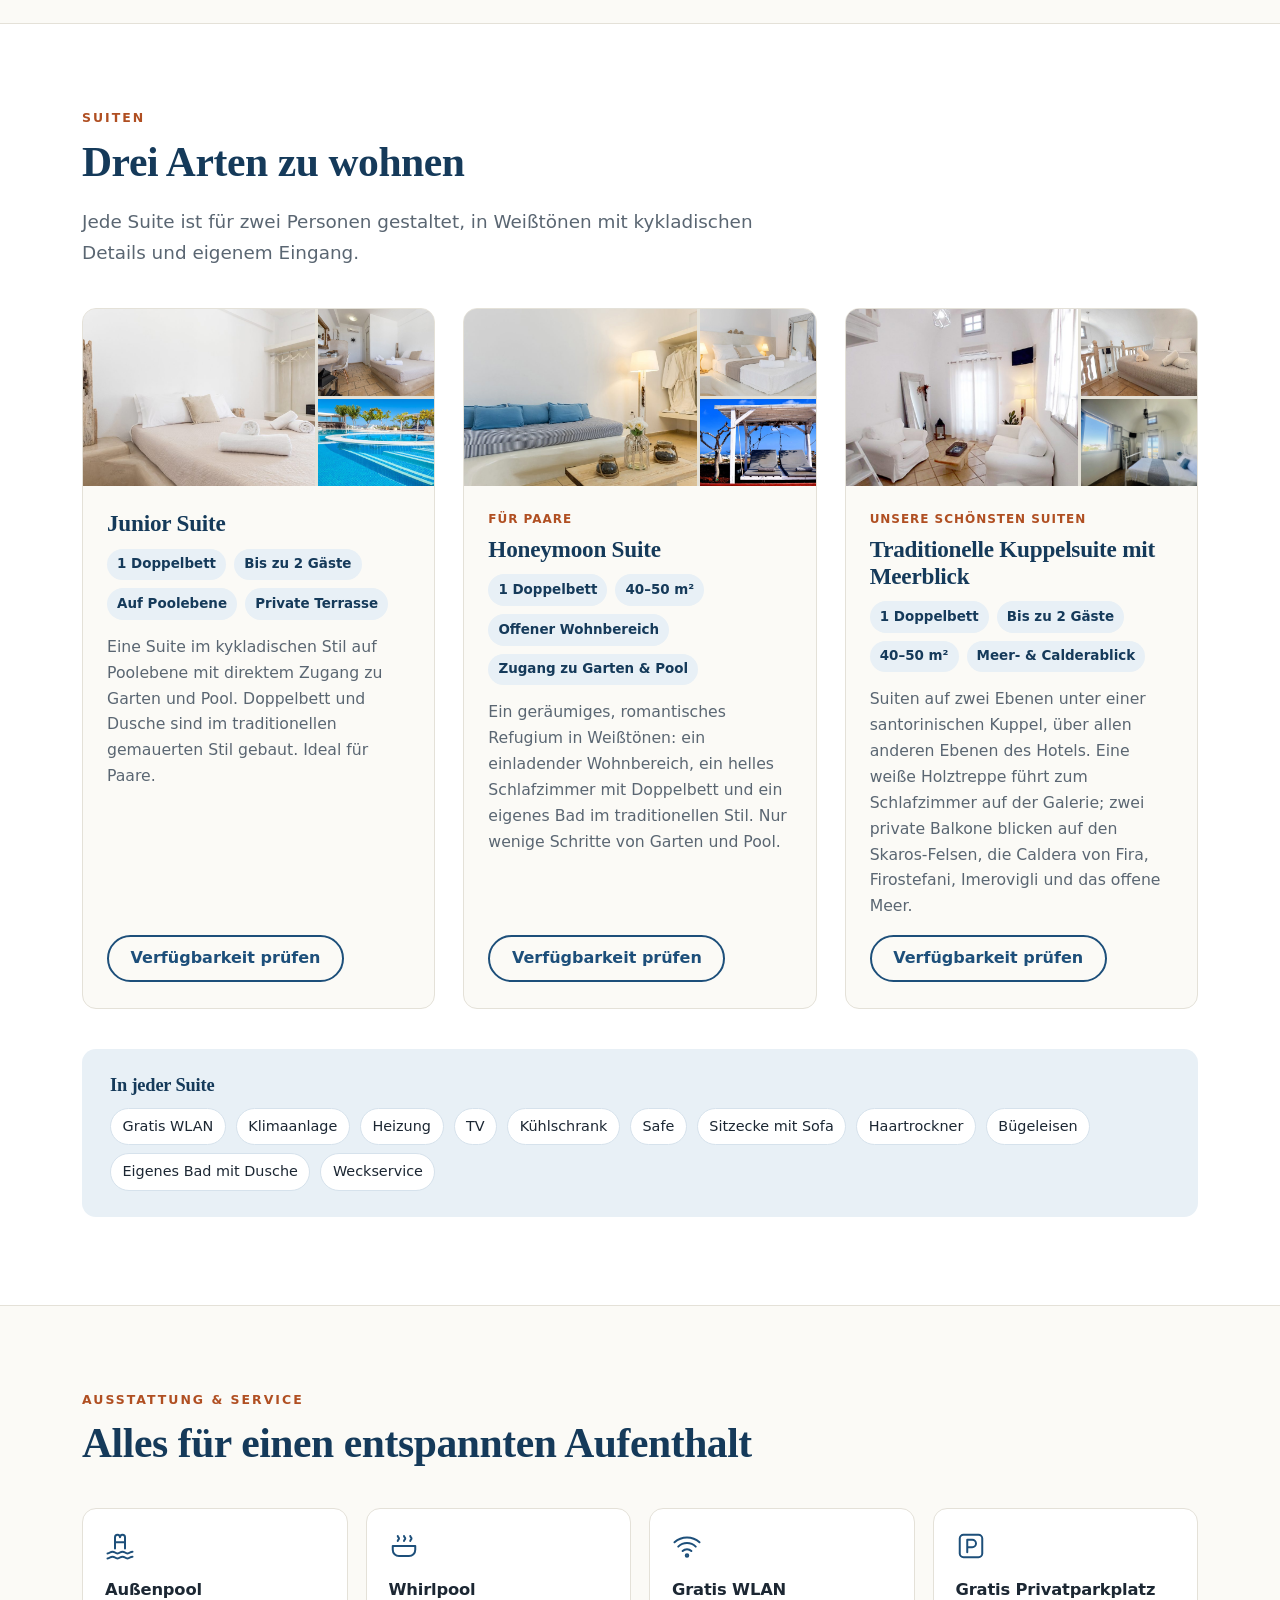
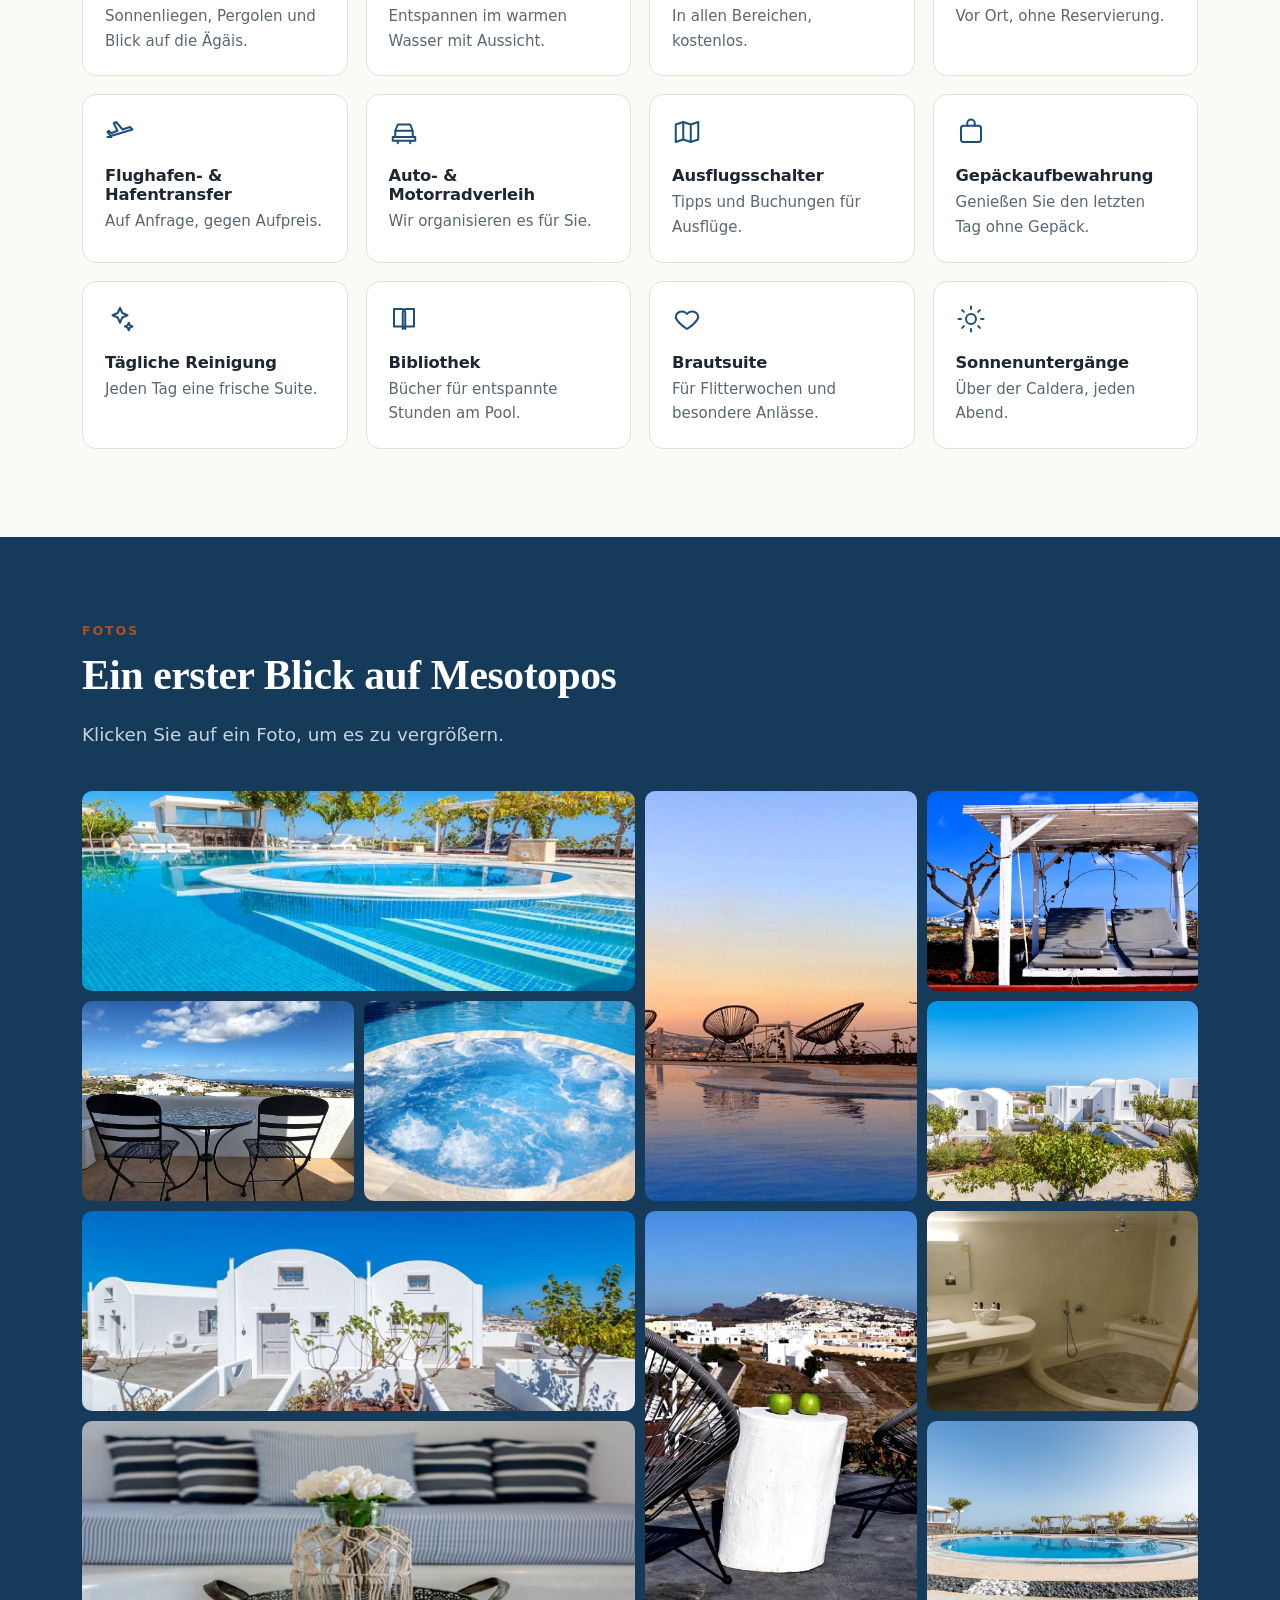
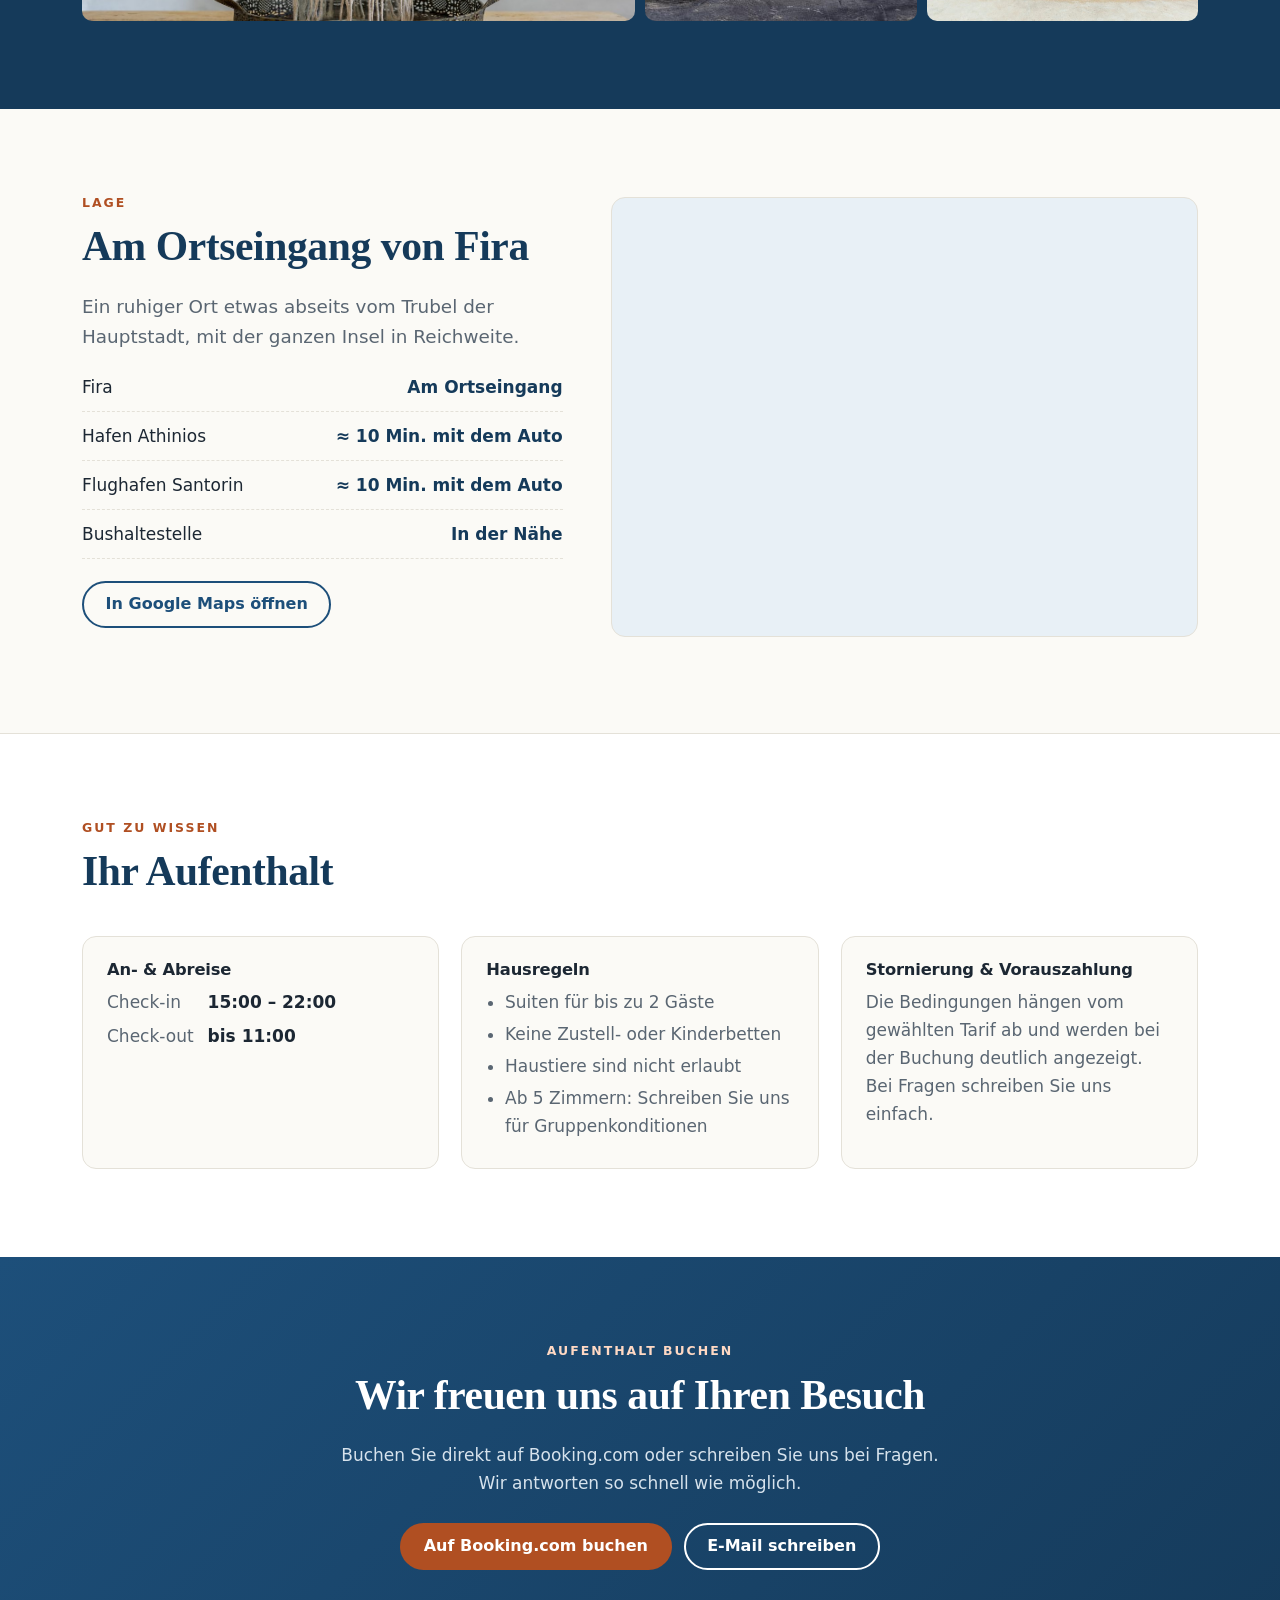
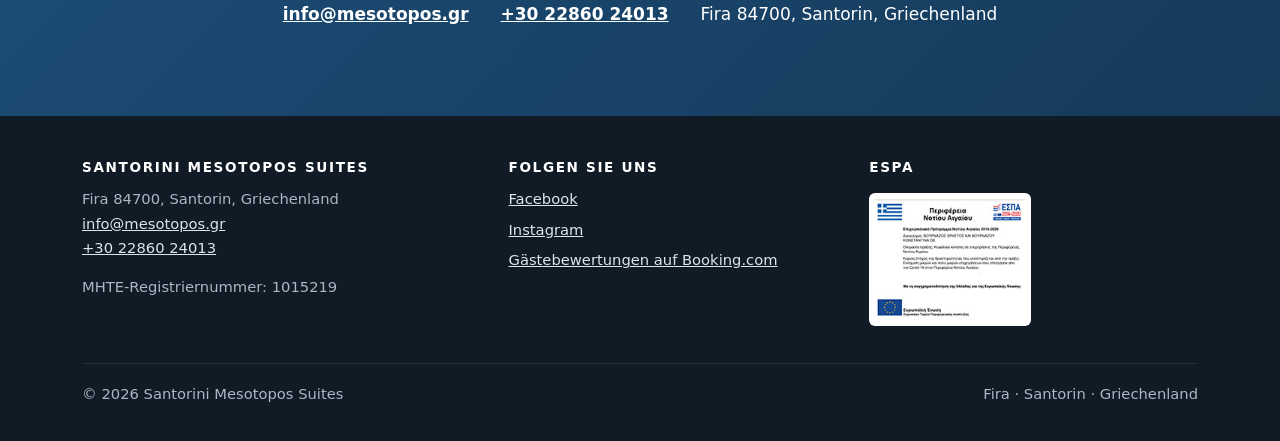
==== commit 25f7ef31: "Hero slideshow with the original homepage slider photos Co-Authored-By: Claude Opus 5.5 <noreply@ant" ====
--- a/de/index.html
+++ b/de/index.html
@@ -16,12 +16,12 @@
 <meta property="og:type" content="website">
 <meta property="og:title" content="Santorini Mesotopos Suites · Suiten mit Caldera-Blick in Fira">
 <meta property="og:description" content="Boutique-Suiten am Ortseingang von Fira, Santorin: Pool und Whirlpool, Blick auf die Ägäis und die Caldera, traditionelle Kuppelsuiten. 10 Minuten zum Hafen und zum Flughafen.">
-<meta property="og:image" content="https://santorinimesotopossuites.com/images/hero-sunset-pool.jpg">
+<meta property="og:image" content="https://santorinimesotopossuites.com/images/slides/slide-1.jpg">
 <meta property="og:url" content="https://santorinimesotopossuites.com/de/">
 <meta name="theme-color" content="#153a5a">
 <link rel="icon" href="../images/favicon.png">
 <link rel="stylesheet" href="../assets/style.css">
-<script type="application/ld+json">{"@context": "https://schema.org", "@type": "Hotel", "name": "Santorini Mesotopos Suites", "url": "https://santorinimesotopossuites.com/de/", "email": "info@mesotopos.gr", "telephone": "+302286024013", "image": "https://santorinimesotopossuites.com/images/hero-sunset-pool.jpg", "address": {"@type": "PostalAddress", "addressLocality": "Fira", "postalCode": "84700", "addressRegion": "Santorini", "addressCountry": "GR"}, "checkinTime": "15:00", "checkoutTime": "11:00", "petsAllowed": false, "amenityFeature": [{"@type": "LocationFeatureSpecification", "name": "Outdoor pool", "value": true}, {"@type": "LocationFeatureSpecification", "name": "Jacuzzi", "value": true}, {"@type": "LocationFeatureSpecification", "name": "Free Wi-Fi", "value": true}, {"@type": "LocationFeatureSpecification", "name": "Free parking", "value": true}], "sameAs": ["https://www.facebook.com/Santorini.Mesotopos"]}</script>
+<script type="application/ld+json">{"@context": "https://schema.org", "@type": "Hotel", "name": "Santorini Mesotopos Suites", "url": "https://santorinimesotopossuites.com/de/", "email": "info@mesotopos.gr", "telephone": "+302286024013", "image": "https://santorinimesotopossuites.com/images/slides/slide-1.jpg", "address": {"@type": "PostalAddress", "addressLocality": "Fira", "postalCode": "84700", "addressRegion": "Santorini", "addressCountry": "GR"}, "checkinTime": "15:00", "checkoutTime": "11:00", "petsAllowed": false, "amenityFeature": [{"@type": "LocationFeatureSpecification", "name": "Outdoor pool", "value": true}, {"@type": "LocationFeatureSpecification", "name": "Jacuzzi", "value": true}, {"@type": "LocationFeatureSpecification", "name": "Free Wi-Fi", "value": true}, {"@type": "LocationFeatureSpecification", "name": "Free parking", "value": true}], "sameAs": ["https://www.facebook.com/Santorini.Mesotopos"]}</script>
 </head>
 <body>
 <a class="skip" href="#main">Zum Inhalt springen</a>
@@ -40,7 +40,7 @@
 
 <main id="main">
   <section class="hero" aria-labelledby="hero-title">
-    <img src="../images/hero-sunset-pool.jpg" alt="Der Pool der Santorini Mesotopos Suites bei Sonnenuntergang" width="1224" height="600" fetchpriority="high">
+    <div class="slides" role="region" aria-roledescription="carousel" aria-label="Fotos der Santorini Mesotopos Suites"><img class="slide is-active" src="../images/slides/slide-1.jpg" alt="Poolterrasse mit Loungesesseln" width="1224" height="600" fetchpriority="high"><img class="slide" src="../images/slides/slide-2.jpg" alt="Sonnenuntergang über der Poolterrasse" width="1224" height="600" decoding="async" aria-hidden="true"><img class="slide" src="../images/slides/slide-3.jpg" alt="Die Suiten mit Blick über Insel und Meer" width="1224" height="600" decoding="async" aria-hidden="true"><img class="slide" src="../images/slides/slide-4.jpg" alt="Wohnbereich der Honeymoon Suite" width="1224" height="600" decoding="async" aria-hidden="true"><img class="slide" src="../images/slides/slide-5.jpg" alt="Helles Schlafzimmer in Weißtönen" width="1224" height="600" decoding="async" aria-hidden="true"><img class="slide" src="../images/slides/slide-6.jpg" alt="Wohnbereich mit kykladischen Details" width="1224" height="600" decoding="async" aria-hidden="true"><img class="slide" src="../images/slides/slide-7.jpg" alt="Liegen unter der Pergola am Pool" width="1224" height="600" decoding="async" aria-hidden="true"><img class="slide" src="../images/slides/slide-8.jpg" alt="Die weiß gekalkten kykladischen Suiten" width="1224" height="600" decoding="async" aria-hidden="true"></div>
     <div class="wrap">
       <p class="eyebrow">Fira · Santorin</p>
       <h1 id="hero-title">Ihr kykladisches Refugium über der Ägäis</h1>
@@ -50,6 +50,12 @@
         <a class="btn btn-light" href="mailto:info@mesotopos.gr?subject=Buchungsanfrage – Santorini Mesotopos Suites">E-Mail schreiben</a>
       </div>
       <ul class="facts"><li>Ortseingang von Fira</li><li>10 Min. zu Hafen &amp; Flughafen</li><li>Gratis WLAN &amp; Parken</li></ul>
+    </div>
+    <div class="slide-ctrl">
+      <button type="button" class="sc-btn" id="sc-prev" aria-label="Vorheriges Foto">‹</button>
+      <div class="sc-dots"><button type="button" class="sc-dot is-active" data-i="0" aria-label="Foto 1 / 8" aria-current="true"></button><button type="button" class="sc-dot" data-i="1" aria-label="Foto 2 / 8"></button><button type="button" class="sc-dot" data-i="2" aria-label="Foto 3 / 8"></button><button type="button" class="sc-dot" data-i="3" aria-label="Foto 4 / 8"></button><button type="button" class="sc-dot" data-i="4" aria-label="Foto 5 / 8"></button><button type="button" class="sc-dot" data-i="5" aria-label="Foto 6 / 8"></button><button type="button" class="sc-dot" data-i="6" aria-label="Foto 7 / 8"></button><button type="button" class="sc-dot" data-i="7" aria-label="Foto 8 / 8"></button></div>
+      <button type="button" class="sc-btn" id="sc-pause" aria-label="Diashow anhalten" data-pause="Diashow anhalten" data-play="Diashow abspielen"><span aria-hidden="true">❚❚</span></button>
+      <button type="button" class="sc-btn" id="sc-next" aria-label="Nächstes Foto">›</button>
     </div>
   </section>
 
@@ -225,6 +231,24 @@
 <script>
 document.getElementById('yr').textContent=new Date().getFullYear();
 document.getElementById('lang-switch').addEventListener('change',function(){location.href=this.value||'./';});
+(function(){
+  var sl=[].slice.call(document.querySelectorAll('.slide')),dots=[].slice.call(document.querySelectorAll('.sc-dot')),pb=document.getElementById('sc-pause'),cur=0,timer=null;
+  var reduce=window.matchMedia&&window.matchMedia('(prefers-reduced-motion: reduce)').matches,playing=!reduce;
+  function go(n){sl[cur].classList.remove('is-active');sl[cur].setAttribute('aria-hidden','true');dots[cur].classList.remove('is-active');dots[cur].removeAttribute('aria-current');
+    cur=(n+sl.length)%sl.length;sl[cur].classList.add('is-active');sl[cur].removeAttribute('aria-hidden');dots[cur].classList.add('is-active');dots[cur].setAttribute('aria-current','true');}
+  function start(){stop();if(playing)timer=setInterval(function(){go(cur+1);},6000);}
+  function stop(){if(timer)clearInterval(timer);timer=null;}
+  function setBtn(){pb.setAttribute('aria-label',playing?pb.dataset.pause:pb.dataset.play);pb.firstElementChild.textContent=playing?'❚❚':'▶';}
+  document.getElementById('sc-prev').onclick=function(){go(cur-1);start();};
+  document.getElementById('sc-next').onclick=function(){go(cur+1);start();};
+  dots.forEach(function(d){d.onclick=function(){go(+d.dataset.i);start();};});
+  pb.onclick=function(){playing=!playing;setBtn();start();};
+  var hero=document.querySelector('.hero');
+  hero.addEventListener('mouseenter',stop);hero.addEventListener('mouseleave',start);
+  hero.addEventListener('focusin',stop);hero.addEventListener('focusout',start);
+  document.addEventListener('visibilitychange',function(){document.hidden?stop():start();});
+  setBtn();start();
+})();
 (function(){
   var links=[].slice.call(document.querySelectorAll('.gal a')),lb=document.getElementById('lb'),im=document.getElementById('lb-img'),cap=document.getElementById('lb-cap'),i=0;
   if(!lb.showModal)return;
--- a/assets/style.css
+++ b/assets/style.css
@@ -179,3 +179,18 @@
   body{padding-bottom:72px}
   .header-actions .btn{display:none}
 }
+
+/* hero slideshow (original homepage slider photos) */
+.slides{position:absolute;inset:0}
+.hero .slide{position:absolute;inset:0;width:100%;height:100%;object-fit:cover;opacity:0;transition:opacity 1.2s ease,transform 7s ease-out;transform:scale(1.06)}
+.hero .slide.is-active{opacity:1;transform:scale(1)}
+.slide-ctrl{position:absolute;z-index:2;right:22px;bottom:22px;display:flex;align-items:center;gap:8px;background:rgba(10,20,32,.45);backdrop-filter:blur(6px);padding:6px 8px;border-radius:999px}
+.sc-btn{width:36px;height:36px;border-radius:999px;border:0;background:rgba(255,255,255,.9);color:var(--aegean-dark);font-size:1.15rem;line-height:1;cursor:pointer;display:grid;place-items:center}
+.sc-btn:hover{background:#fff}
+#sc-pause span{font-size:.72rem;letter-spacing:-1px}
+.sc-dots{display:flex;gap:6px;padding:0 4px}
+.sc-dot{width:9px;height:9px;padding:0;border-radius:999px;border:0;background:rgba(255,255,255,.5);cursor:pointer;transition:width .25s,background .25s}
+.sc-dot.is-active{width:22px;background:#fff}
+.slide-ctrl :focus-visible{outline-color:#ffd9c4}
+@media (max-width:680px){.slide-ctrl{left:50%;right:auto;transform:translateX(-50%);bottom:12px}.sc-dots{display:none}.hero .wrap{padding-bottom:84px}}
+@media (prefers-reduced-motion:reduce){.hero .slide{transition:none;transform:none}}
